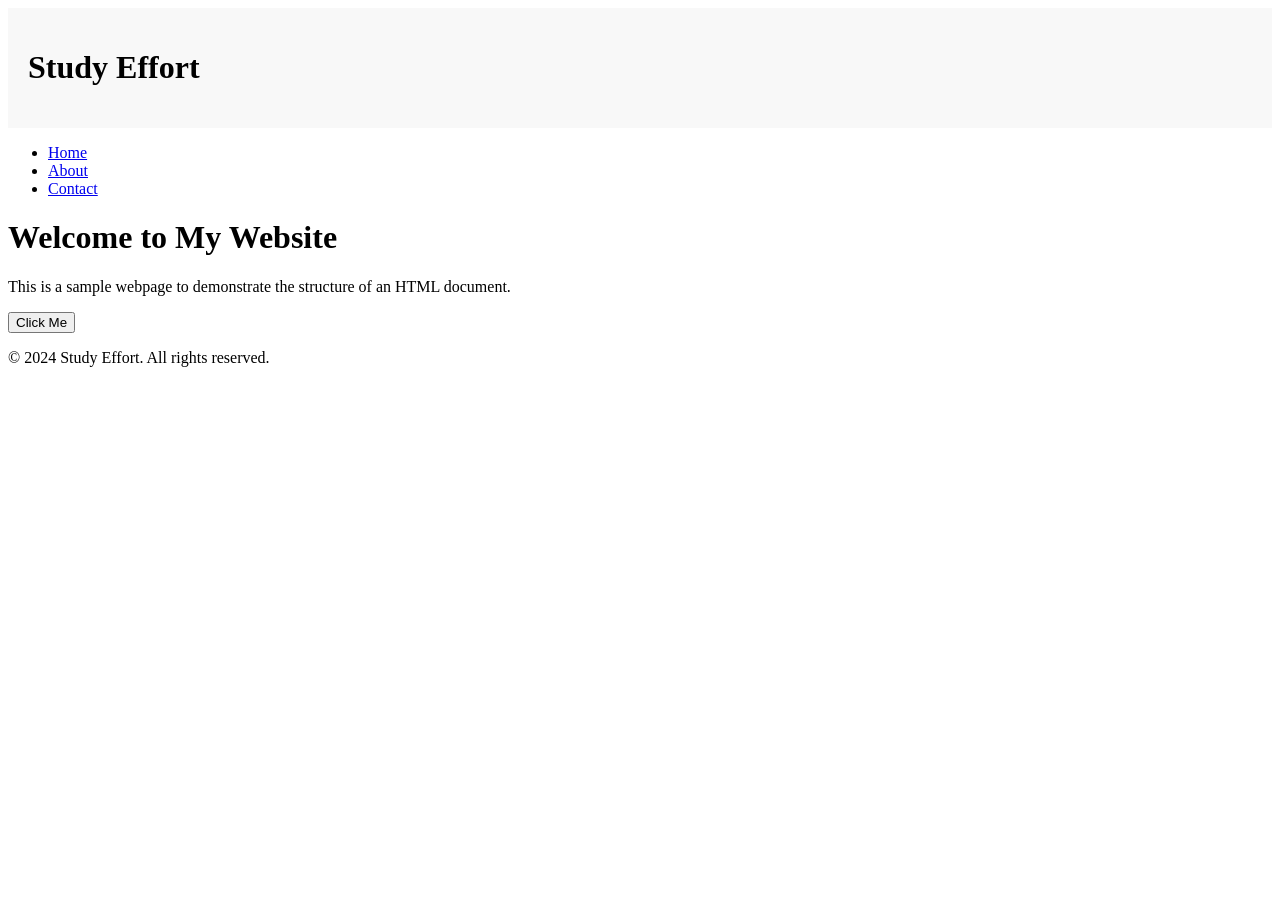
==== index.html @ 0b4a0c4a "added really simple code to index.html to test github pages live website" ====
<html>
    <head>
        <meta charset="UTF-8">
        <meta name="viewport" content="width=device-width, initial-scale=1.0">

        <title>Study Effort</title>

        <link rel="stylesheet" href="assets/css/common.css">
        <script src="assets/js/app.js"></script>        
    </head>

    <body>
        <header>
            <h1>Study Effort</h1>
        </header>

        <div class="nav">
            <ul>
                <li><a href="#">Home</a></li>
                <li><a href="#">About</a></li>
                <li><a href="#">Contact</a></li>
            </ul>   
        </div>
        
        <div class="container">
            <h1>Welcome to My Website</h1>
            <p>This is a sample webpage to demonstrate the structure of an HTML document.</p>
            <button id="clickMe">Click Me</button>
        </div>

        <footer>
            <p>&copy; 2024 Study Effort. All rights reserved.</p>   
        </footer>
    </body>

</html>
---- assets/css/common.css ----
:root {
    --primary-color: #3498db;
    --secondary-color: #2ecc71;
    --text-color: #333;
    --background-color: #fff;
}

header {
    display: flex;
    justify-content: space-between;
    align-items: center;
    padding: 20px;
    background-color: #f8f8f8;
}
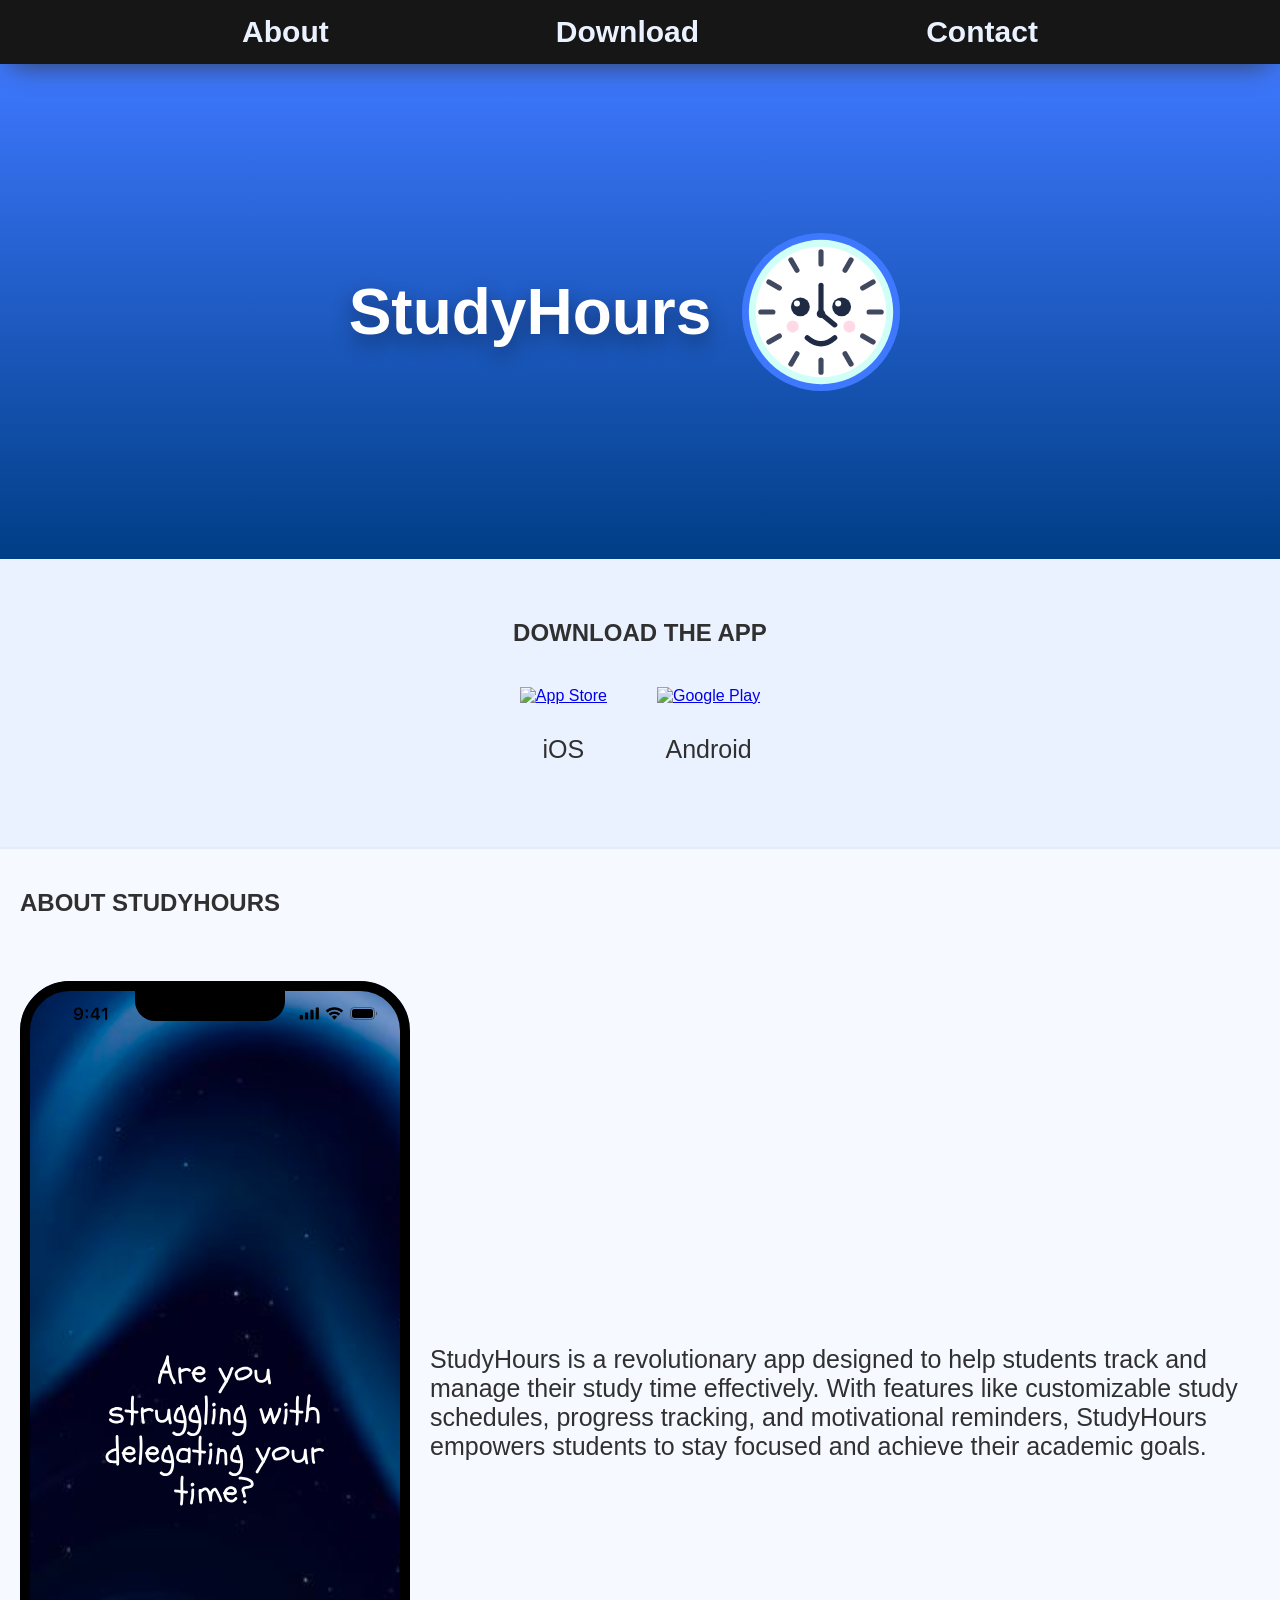
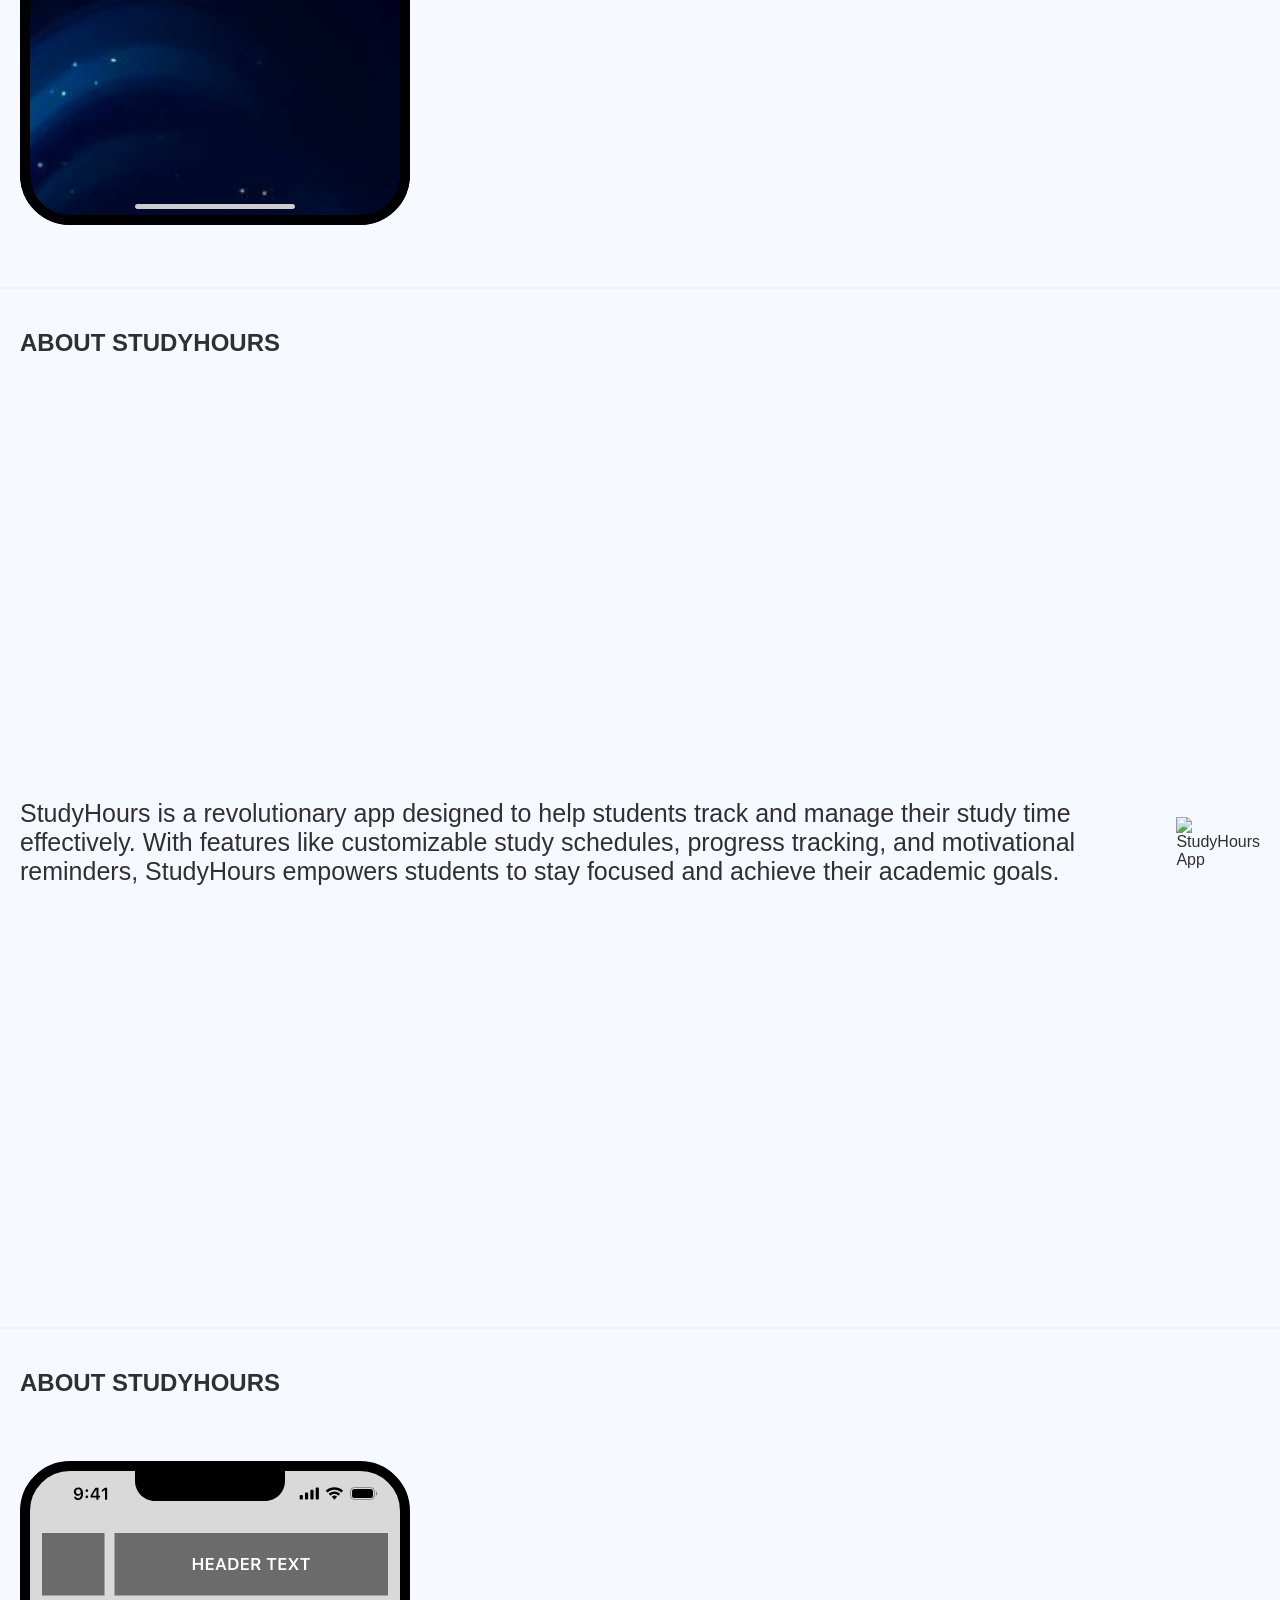
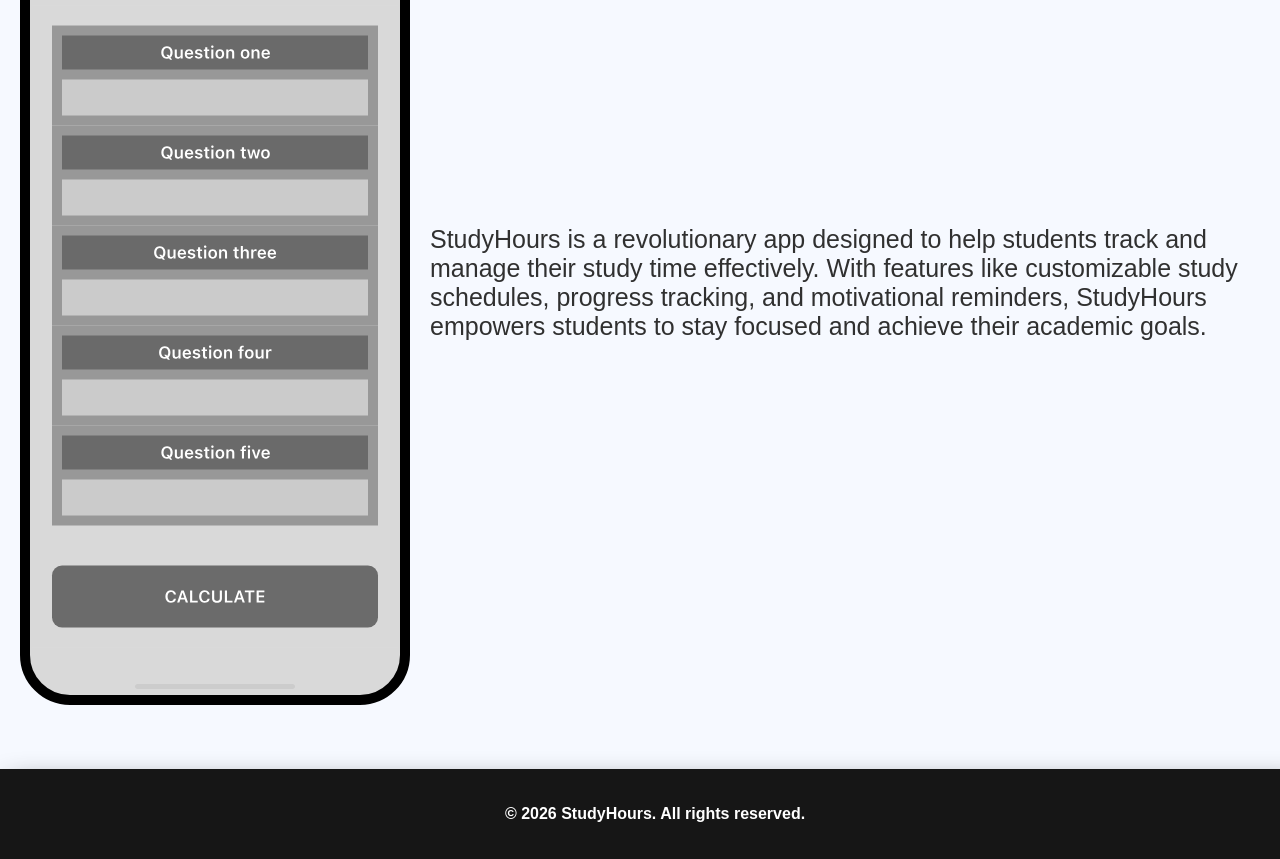
==== commit 951c4d4e: "Adjusted a lot of css: colors, @media, navbar, logo, font-sizes." ====
--- a/index.html
+++ b/index.html
@@ -1,4 +1,6 @@
-<html>
+<!DOCTYPE html>
+<html lang="no">
+
     <head>
         <meta charset="UTF-8">
         <meta name="viewport" content="width=device-width, initial-scale=1.0">
@@ -6,33 +8,71 @@
         <title>Study Effort</title>
 
         <link rel="stylesheet" href="assets/css/common.css">
+        <link rel="stylesheet" href="assets/css/index.css">
+
         <script src="assets/js/app.js"></script>        
     </head>
 
     <body>
-        <header>
-            <h1>Study Effort</h1>
-        </header>
-
-        <div class="nav">
+        <div class="navbar">
             <ul>
-                <li><a href="#">Home</a></li>
-                <li><a href="#">About</a></li>
-                <li><a href="#">Contact</a></li>
+                <li><a href="#about-studyhours">About</a></li>
+                <li><a href="#app-links">Download</a></li>
+                <li><a href="#contactct">Contact</a></li>
             </ul>   
         </div>
-        
-        <div class="container">
-            <h1>Welcome to My Website</h1>
-            <p>This is a sample webpage to demonstrate the structure of an HTML document.</p>
-            <button id="clickMe">Click Me</button>
-        </div>
 
-        <footer>
-            <p>&copy; 2024 Study Effort. All rights reserved.</p>   
+        <main>
+            <div class="hero">
+                <h1>StudyHours</h1>
+                <img src="assets/svg/studyhours-logo.svg" alt="StudyHours logo">
+            </div>
+
+            <div class="app-links" id="app-links">
+                <h2>DOWNLOAD THE APP</h2>
+                <div class="ios-android">
+                    <div class="ios">
+                        <a href="https://www.apple.com/no/app-store/"><img src="assets/img/App_Store_(iOS).png" alt="App Store"></a>
+                        <p>iOS</p>
+                    </div>
+                    <div class="android">
+                        <a href="https://play.google.com/store/games"><img src="assets/img/google-play.png" alt="Google Play"></a>
+                        <p>Android</p>
+                    </div>
+                </div>  
+            </div>
+
+            <div class="cards">
+                <div id="about-studyhours">
+                    <h2>ABOUT STUDYHOURS</h2>
+                    <div class="card-content">
+                        <img src="assets/svg/Ex. screen.svg" alt="StudyHours App">
+                        <p>StudyHours is a revolutionary app designed to help students track and manage their study time effectively. With features like customizable study schedules, progress tracking, and motivational reminders, StudyHours empowers students to stay focused and achieve their academic goals.</p>
+                    </div>
+                </div>
+
+                <div>
+                    <h2>ABOUT STUDYHOURS</h2>
+                    <div class="card-content">
+                        <p>StudyHours is a revolutionary app designed to help students track and manage their study time effectively. With features like customizable study schedules, progress tracking, and motivational reminders, StudyHours empowers students to stay focused and achieve their academic goals.</p>
+                        <img src="assets/svg/Home Screen - iPhone.svg" alt="StudyHours App">
+                    </div>
+                </div>
+
+                <div>
+                    <h2>ABOUT STUDYHOURS</h2>
+                    <div class="card-content">
+                        <img src="assets/svg/Inputs & submit screen.svg" alt="StudyHours App">
+                        <p>StudyHours is a revolutionary app designed to help students track and manage their study time effectively. With features like customizable study schedules, progress tracking, and motivational reminders, StudyHours empowers students to stay focused and achieve their academic goals.</p>
+                    </div>
+                </div>
+            </div>
+        </main>
+
+        <footer id="contactct">
+            <h4>&copy; 2026 StudyHours. All rights reserved.</h4>
         </footer>
     </body>
-
 </html>
 
 
--- a/assets/css/common.css
+++ b/assets/css/common.css
@@ -1,14 +1,74 @@
 :root {
-    --primary-color: #3498db;
-    --secondary-color: #2ecc71;
-    --text-color: #333;
-    --background-color: #fff;
+    --primary-color: #001adb;
+    --secondary-color: #3e78ff;
+    --text-color: #303030;
+    --background-color: rgb(235, 242, 255);
+    --navbar-background: rgb(22, 22, 22);
 }
 
-header {
+html, body {
+    height: 100%;
+    margin: 0;
+    font-family: 'Segoe UI', Tahoma, Geneva, Verdana, sans-serif;
+    background-color: var(--background-color);
+    color: var(--text-color);
+}
+
+p {
+    font-size: 25px;
+}
+
+body {
+    min-height: 100vh;
+    display: flex;
+    flex-direction: column;
+}
+
+main {
+    flex: 1;
+}
+
+.navbar {
+    background-color: var(--navbar-background);
+    padding: 15px;
     display: flex;
     justify-content: space-between;
     align-items: center;
-    padding: 20px;
-    background-color: #f8f8f8;
+    box-shadow: #303030 0px 8px 30px -10px;
+    font-size: 30px;
+
+    position: sticky;
+    top: 0;
+    z-index: 1000;
 }
+
+.navbar ul {
+    width: 100%;
+    list-style: none;
+    display: flex;
+    justify-content: space-evenly; 
+    margin: 0;
+    padding: 0;
+}
+
+.navbar ul li a {
+    color: var(--background-color);
+    text-decoration: none;
+    font-weight: bold;
+}
+
+.navbar ul li a:hover {
+    color: var(--secondary-color);
+}
+
+footer {
+    position: static;
+    bottom: 0;
+    left: 0;
+    width: 100%;
+    padding: 15px;
+    background-color: var(--navbar-background);
+    text-align: center;
+    color: white;
+    box-shadow: #303030 0px 8px 30px -10px;
+}
--- a/assets/css/index.css
+++ b/assets/css/index.css
@@ -0,0 +1,118 @@
+:root{
+    --card-background: #f6f9ff;
+}
+
+.hero {
+    min-height: 55vh;
+    background: linear-gradient(to bottom, #3e78ff,#003e86);
+    display: flex;
+    align-items: center;
+    justify-content: center;
+}
+
+.hero h1 {
+    font-size: 4rem;
+    color: white;
+    text-shadow: 0 8px 20px rgba(0,0,0,0.4);
+}
+
+.hero img {
+    width: 220px;
+    height: auto;
+}
+
+.app-links {
+    display: flex;
+    flex-direction: column; 
+    gap: 20px;
+    margin: 40px 0 60px 0;
+    align-items: center;
+}
+
+.ios-android {
+    display: flex;
+    gap: 50px;
+}
+
+.ios,
+.android {
+    display: flex;
+    flex-direction: column;
+    align-items: center; 
+}
+
+.ios img,
+.android img {
+    width: 150px;
+    height: auto;
+    margin-bottom: 5px;
+}
+
+.cards {
+    display: flex;
+    flex-direction: column;
+}
+
+.cards > div {
+    background-color: var(--card-background);
+    padding: 20px;
+    box-shadow: 0 -1px 1px 1px rgba(0, 0, 0, 0.025);
+    min-height: 1000px;
+    height: auto;
+    display: flex;
+    flex-direction: column;
+}
+
+.card-content {
+    display: flex;
+    gap: 20px;
+    flex: 1;                  
+    align-items: center;
+}
+
+.card-content img {
+    max-width: 500px;
+    max-height: 1000px;
+    width: auto;
+    height: auto;
+    object-fit: contain;
+}
+
+@media (max-width: 700px){
+    .hero {
+        min-height: 40vh;
+    }
+
+    .hero h1 {
+        font-size: 40px;
+    }
+
+    .hero img{
+        width: 140px;
+    }
+
+    .cards {
+        display: flex;
+        flex-direction: column;
+    }
+
+    .cards > div {
+        min-height: 600px;
+    }
+
+    .card-content {
+        display: flex;
+        gap: 20px;
+        flex: 1;                  
+        align-items: center;
+    }
+
+    .card-content img {
+        max-width: 280px;
+        max-height: 500px;
+    }
+
+    p {
+        font-size: 20px;
+    }
+}
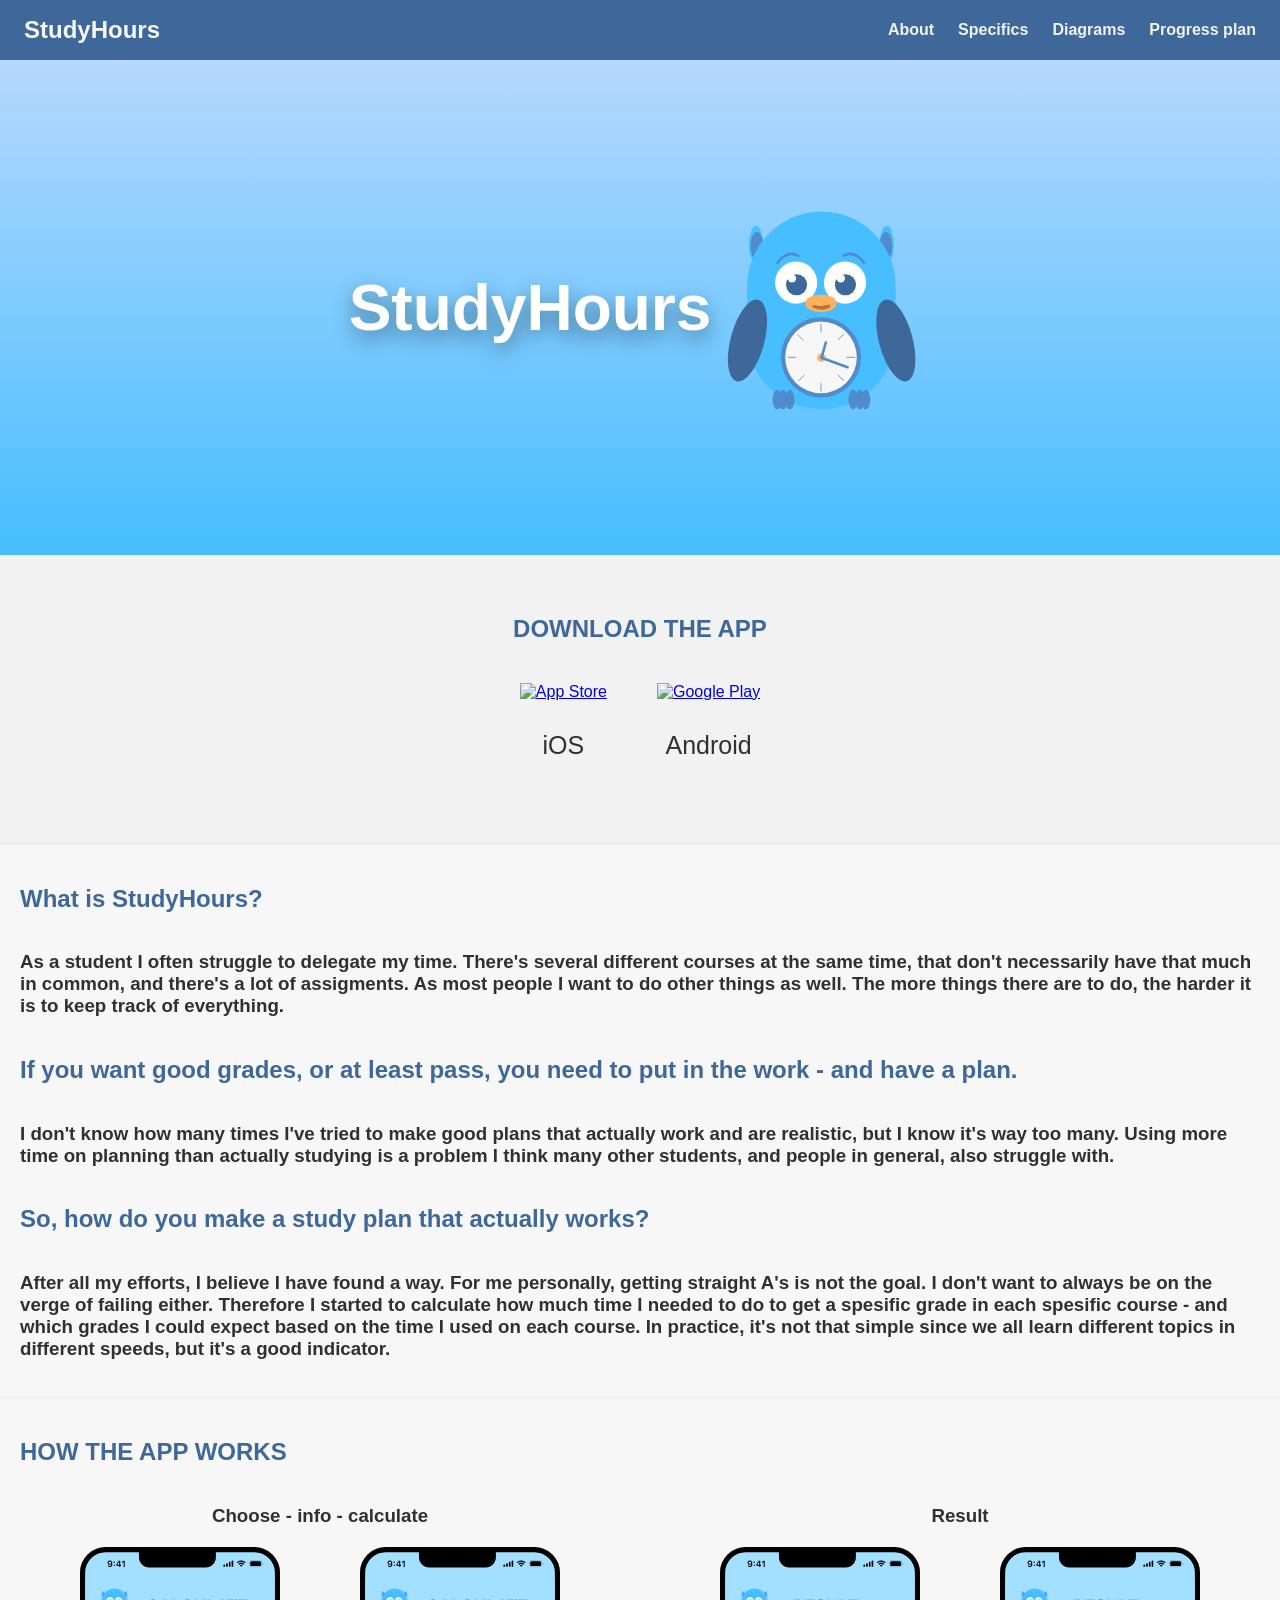
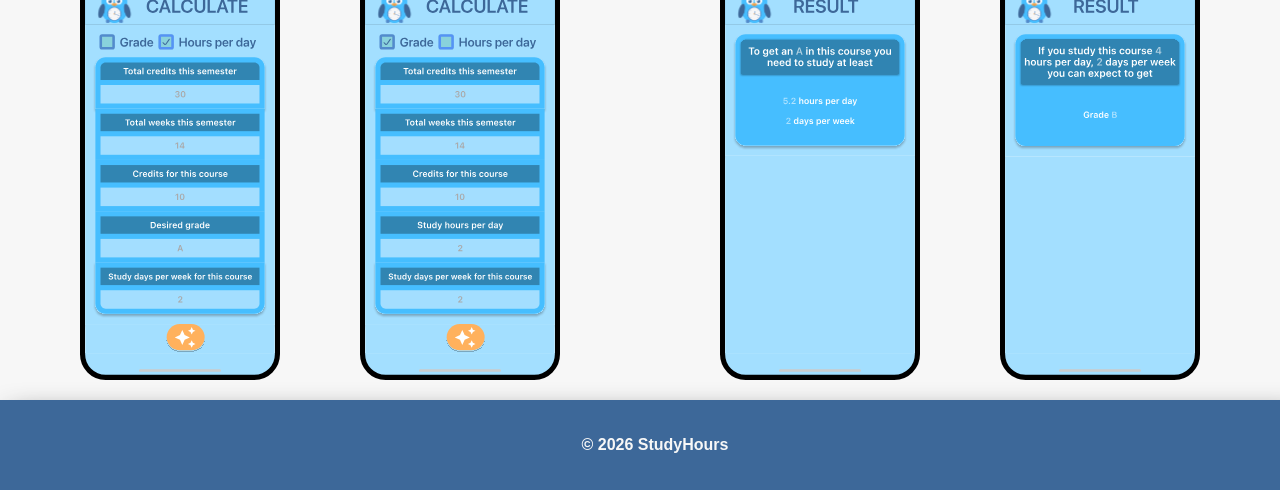
==== commit 2d53c53c: "updated logo, color theme, index.html + progress.html, index.css + common.css, added hamburger menu," ====
--- a/index.html
+++ b/index.html
@@ -5,7 +5,7 @@
         <meta charset="UTF-8">
         <meta name="viewport" content="width=device-width, initial-scale=1.0">
 
-        <title>Study Effort</title>
+        <title>StudyHours</title>
 
         <link rel="stylesheet" href="assets/css/common.css">
         <link rel="stylesheet" href="assets/css/index.css">
@@ -15,17 +15,24 @@
 
     <body>
         <div class="navbar">
-            <ul>
-                <li><a href="#about-studyhours">About</a></li>
-                <li><a href="#app-links">Download</a></li>
-                <li><a href="#contactct">Contact</a></li>
+            <div class="logo">StudyHours</div>
+
+            <button class="menu-toggle" aria-label="Åpne meny">
+                ☰
+            </button>
+
+            <ul class="nav-links">
+                <li><a href="pages/about.html">About</a></li>
+                <li><a href="pages/specifics.html">Specifics</a></li>
+                <li><a href="pages/diagrams.html">Diagrams</a></li>
+                <li><a href="pages/progress_plan.html">Progress plan</a></li>
             </ul>   
         </div>
 
         <main>
             <div class="hero">
                 <h1>StudyHours</h1>
-                <img src="assets/svg/studyhours-logo.svg" alt="StudyHours logo">
+                <img src="assets/svg/logoselfmade.svg" alt="StudyHours logo">
             </div>
 
             <div class="app-links" id="app-links">
@@ -43,35 +50,70 @@
             </div>
 
             <div class="cards">
-                <div id="about-studyhours">
-                    <h2>ABOUT STUDYHOURS</h2>
+                <div>
+                    <h2>What is StudyHours?</h2>
+                    <h3>As a student I often struggle to delegate my time. 
+                        There's several different courses at the same time, 
+                        that don't necessarily have that much in common, 
+                        and there's a lot of assigments. 
+                        As most people I want to do other things as well. 
+                        The more things there are to do, 
+                        the harder it is to keep track of everything.
+                    </h3>
+                    <h2>If you want good grades, or at least pass, 
+                        you need to put in the work - and have a plan.
+                    </h2>
+                    <h3>I don't know how many times I've tried to make good plans
+                        that actually work and are realistic, but I know it's way too many.
+                        Using more time on planning than actually studying 
+                        is a problem I think many other students, and people in general, 
+                        also struggle with.
+                    </h3>
+                    <h2>So, how do you make a study plan that actually works?</h2>
+                    <h3>After all my efforts, I believe I have found a way.
+                        For me personally, getting straight A's is not the goal.
+                        I don't want to always be on the verge of failing either.
+                        Therefore I started to calculate how much time I needed to do 
+                        to get a spesific grade in each spesific course - and which grades I could
+                        expect based on the time I used on each course.
+                        In practice, it's not that simple since we all 
+                        learn different topics in different speeds, but it's a good indicator.
+                    </h3>
+                </div>
+                <div>
+                    <h2>HOW THE APP WORKS</h2>
                     <div class="card-content">
-                        <img src="assets/svg/Ex. screen.svg" alt="StudyHours App">
-                        <p>StudyHours is a revolutionary app designed to help students track and manage their study time effectively. With features like customizable study schedules, progress tracking, and motivational reminders, StudyHours empowers students to stay focused and achieve their academic goals.</p>
-                    </div>
-                </div>
-
-                <div>
-                    <h2>ABOUT STUDYHOURS</h2>
-                    <div class="card-content">
-                        <p>StudyHours is a revolutionary app designed to help students track and manage their study time effectively. With features like customizable study schedules, progress tracking, and motivational reminders, StudyHours empowers students to stay focused and achieve their academic goals.</p>
-                        <img src="assets/svg/Home Screen - iPhone.svg" alt="StudyHours App">
-                    </div>
-                </div>
-
-                <div>
-                    <h2>ABOUT STUDYHOURS</h2>
-                    <div class="card-content">
-                        <img src="assets/svg/Inputs & submit screen.svg" alt="StudyHours App">
-                        <p>StudyHours is a revolutionary app designed to help students track and manage their study time effectively. With features like customizable study schedules, progress tracking, and motivational reminders, StudyHours empowers students to stay focused and achieve their academic goals.</p>
+                        <div class="calculate">
+                            <h3>Choose - info - calculate</h3>
+                            <div class="calculate-images">
+                                <img src="assets/svg/Calculator_hpd.svg">
+                                <img src="assets/svg/Calculator_grade.svg">
+                            </div>
+                        </div>
+                        <div class="result">
+                            <h3>Result</h3>
+                            <div class="result-images">
+                                <img src="assets/svg/Calculator_hpd_result.svg">
+                                <img src="assets/svg/Calculator_grade_result.svg">
+                            </div>
+                        </div>
                     </div>
                 </div>
             </div>
         </main>
 
-        <footer id="contactct">
-            <h4>&copy; 2026 StudyHours. All rights reserved.</h4>
+        <footer id="contact">
+            <h4>&copy; 2026 StudyHours</h4>
         </footer>
+
+        <script>
+            const menuToggle = document.querySelector(".menu-toggle");
+            const navLinks = document.querySelector(".nav-links");
+
+            menuToggle.addEventListener("click", () => {
+                navLinks.classList.toggle("active");
+            });
+        </script>
     </body>
 </html>
 
--- a/assets/css/common.css
+++ b/assets/css/common.css
@@ -1,9 +1,9 @@
 :root {
-    --primary-color: #001adb;
-    --secondary-color: #3e78ff;
+    --primary-color: #46BEFF;
+    --secondary-color: #46BEFF;
     --text-color: #303030;
-    --background-color: rgb(235, 242, 255);
-    --navbar-background: rgb(22, 22, 22);
+    --background-color: #F2F2F2;
+    --navbar-background: #3D6899;
 }
 
 html, body {
@@ -12,6 +12,10 @@
     font-family: 'Segoe UI', Tahoma, Geneva, Verdana, sans-serif;
     background-color: var(--background-color);
     color: var(--text-color);
+}
+
+h2 {
+    color: var(--navbar-background);
 }
 
 p {
@@ -29,26 +33,40 @@
 }
 
 .navbar {
-    background-color: var(--navbar-background);
-    padding: 15px;
     display: flex;
     justify-content: space-between;
     align-items: center;
-    box-shadow: #303030 0px 8px 30px -10px;
-    font-size: 30px;
-
-    position: sticky;
-    top: 0;
-    z-index: 1000;
+    padding: 16px 24px;
+    background-color: var(--navbar-background);
+    position: relative;
 }
 
-.navbar ul {
-    width: 100%;
+.logo {
+    color: #F7F7F7;
+    font-size: 1.5rem;
+    font-weight: bold;
+}
+
+.nav-links {
+    display: flex;
+    gap: 24px;
     list-style: none;
-    display: flex;
-    justify-content: space-evenly; 
     margin: 0;
-    padding: 0;
+}
+
+.nav-links a {
+    text-decoration: none;
+    color: #F7F7F7;
+    font-weight: 500;
+}
+
+.menu-toggle {
+    display: none;
+    background: none;
+    border: none;
+    font-size: 2rem;
+    color: #F7F7F7;
+    cursor: pointer;
 }
 
 .navbar ul li a {
@@ -69,6 +87,37 @@
     padding: 15px;
     background-color: var(--navbar-background);
     text-align: center;
-    color: white;
+    color: #F7F7F7;
     box-shadow: #303030 0px 8px 30px -10px;
+}
+
+
+@media (max-width: 700px) {
+    .menu-toggle {
+        display: block;
+    }
+
+    .nav-links {
+        display: none;
+        flex-direction: column;
+        align-items: flex-start;
+        gap: 16px;
+        position: absolute;
+        top: 100%;
+        width: 100%;
+        min-width: 200px;
+        background-color: rgba(61, 104, 153, 0.7);
+        backdrop-filter: blur(10px);
+        padding: 16px 20px;
+        border-radius: 0;
+        box-shadow: 0 8px 20px rgba(0,0,0,0.2);
+        z-index: 1000;
+        right: 0;
+        left: 0;
+
+    }
+
+    .nav-links.active {
+        display: flex;
+    }
 }
--- a/assets/css/index.css
+++ b/assets/css/index.css
@@ -1,10 +1,10 @@
 :root{
-    --card-background: #f6f9ff;
+    --card-background: #F7F7F7;
 }
 
 .hero {
     min-height: 55vh;
-    background: linear-gradient(to bottom, #3e78ff,#003e86);
+    background: linear-gradient(to bottom,#b3d7fff5,#46BEFF);
     display: flex;
     align-items: center;
     justify-content: center;
@@ -57,7 +57,7 @@
     background-color: var(--card-background);
     padding: 20px;
     box-shadow: 0 -1px 1px 1px rgba(0, 0, 0, 0.025);
-    min-height: 1000px;
+    min-height: 500px;
     height: auto;
     display: flex;
     flex-direction: column;
@@ -65,15 +65,38 @@
 
 .card-content {
     display: flex;
+    flex-wrap: wrap;
+    justify-content: space-between;
+    align-items: flex-start;
+    gap: 40px;
+}
+
+.calculate,
+.result {
+    flex: 1 1 400px;
+    text-align: center;
+    display: flex;
+    flex-direction: column;
+}
+
+.calculate h3,
+.result h3 {
+    margin-bottom: 20px;
+}
+
+.calculate-images,
+.result-images {
+    display: flex;
+    justify-content: space-evenly;
+    align-items: flex-start;
+    flex-wrap: wrap;
     gap: 20px;
-    flex: 1;                  
-    align-items: center;
+    width: 100%;
 }
 
 .card-content img {
-    max-width: 500px;
-    max-height: 1000px;
-    width: auto;
+    width: 200px;
+    max-width: 100%;
     height: auto;
     object-fit: contain;
 }
@@ -97,19 +120,19 @@
     }
 
     .cards > div {
-        min-height: 600px;
+        min-height: 300px;
     }
 
     .card-content {
         display: flex;
-        gap: 20px;
+        gap: 10px;
         flex: 1;                  
         align-items: center;
     }
 
     .card-content img {
         max-width: 280px;
-        max-height: 500px;
+        max-height: 300px;
     }
 
     p {
